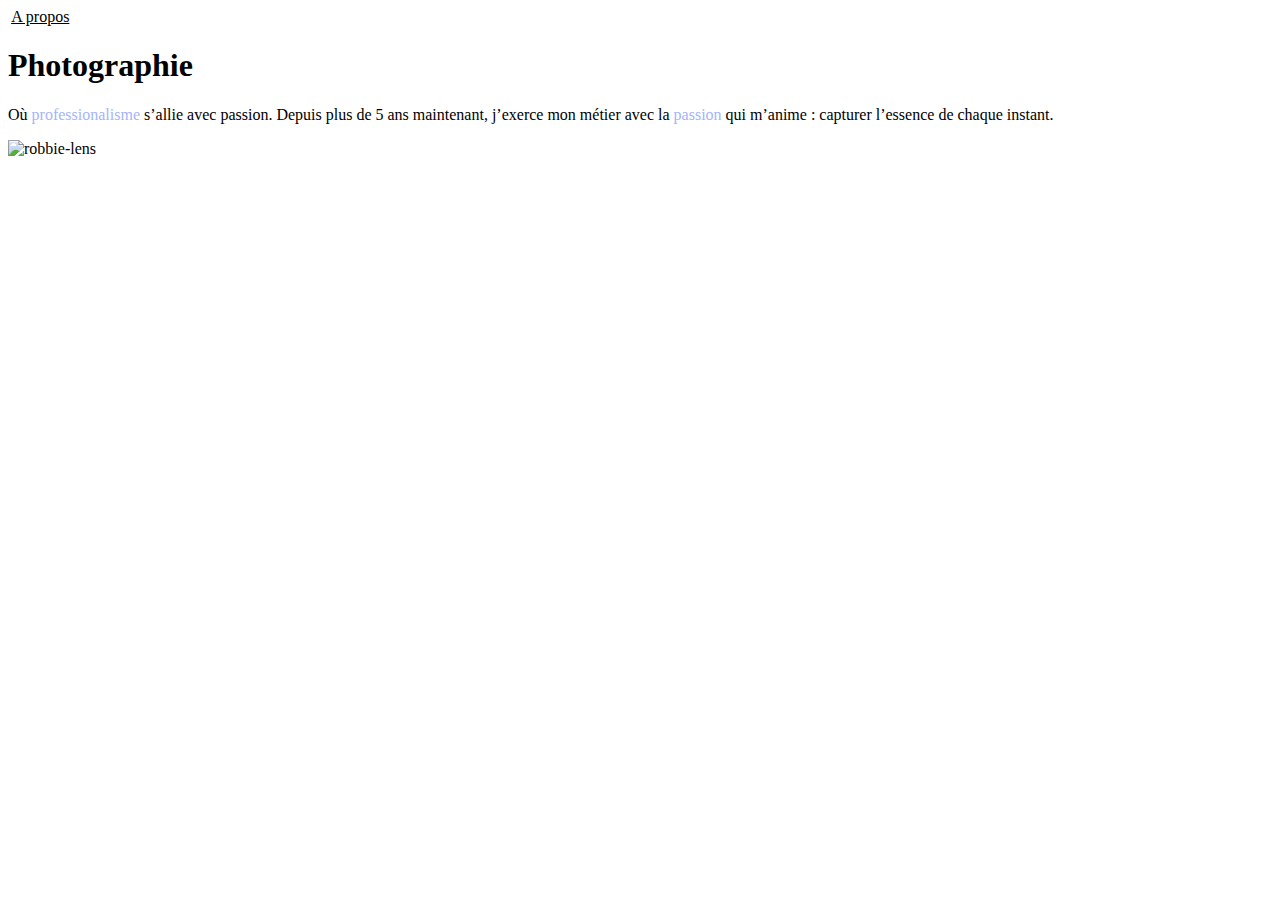
==== index.html @ ad6719db "COMMIT1" ====
<!DOCTYPE html>
<html lang="fr">

<head>
    <meta charset="utf-8">
    <title>Accueil - Robbie Lens Photographie</title>
    <link rel="stylesheet" href="style.css">
</head>

<body>
    <div>
        <a href="index.html"><img src="images/logo.png" alt=""></a>
        <a href="a-propos.html">A propos</a>
    </div>
    <h1>Photographie</h1>
    <p>Où <span>professionalisme</span> s’allie avec passion. Depuis plus de 5 ans maintenant, j’exerce mon métier avec la <span>passion</span>
        qui m’anime : capturer l’essence de chaque instant.</p>
    <img src="images/robbie-lens.png" alt="robbie-lens">
    <div>
        <a href="index.html"><img src="images/logo.png" alt=""></a>
        <a target="_blank" href="https://twitter.com/"><img src="images/twitter.png" alt=""></a>
        <a target="_blank" href="https://www.instagram/"><img src="images/instagram.png" alt=""></a>
    </div>
</body>
</html>
---- style.css ----
a {
    color: black;
}

span{
    color: #A5B4FC;
}
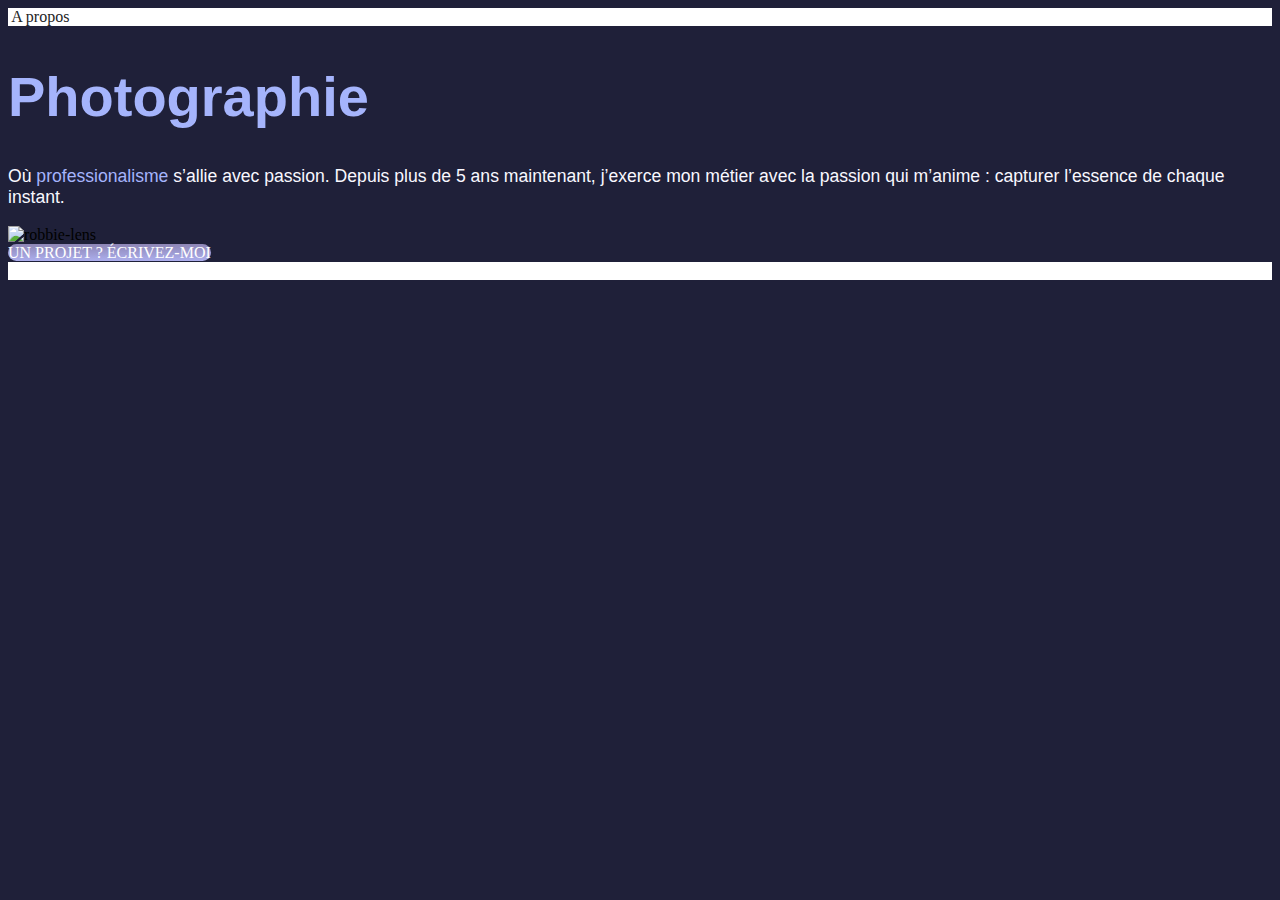
==== commit d89865de: "commit 2" ====
--- a/index.html
+++ b/index.html
@@ -8,18 +8,21 @@
 </head>
 
 <body>
-    <div>
-        <a href="index.html"><img src="images/logo.png" alt=""></a>
+    <div class="footer_header">
+        <a class="lien_icone" href="index.html"><img src="images/logo.png" alt=""></a>
         <a href="a-propos.html">A propos</a>
     </div>
     <h1>Photographie</h1>
-    <p>Où <span>professionalisme</span> s’allie avec passion. Depuis plus de 5 ans maintenant, j’exerce mon métier avec la <span>passion</span>
+    <p>Où <em class="important">professionalisme</em> s’allie avec passion. Depuis plus de 5 ans maintenant, j’exerce mon métier avec la <span>passion</span>
         qui m’anime : capturer l’essence de chaque instant.</p>
     <img src="images/robbie-lens.png" alt="robbie-lens">
     <div>
-        <a href="index.html"><img src="images/logo.png" alt=""></a>
-        <a target="_blank" href="https://twitter.com/"><img src="images/twitter.png" alt=""></a>
-        <a target="_blank" href="https://www.instagram/"><img src="images/instagram.png" alt=""></a>
+        <a class="cta" href="">UN PROJET ? ÉCRIVEZ-MOI</a>
+    </div>
+    <div class="footer_header">
+        <a class="lien_icone" href="index.html"><img src="images/logo.png" alt=""></a>
+        <a class="lien_icone" target="_blank" href="https://twitter.com/"><img src="images/twitter.png" alt=""></a>
+        <a class="lien_icone" target="_blank" href="https://www.instagram/"><img src="images/instagram.png" alt=""></a>
     </div>
 </body>
 </html>
--- a/style.css
+++ b/style.css
@@ -1,7 +1,53 @@
+body{
+    background-color: #1F2039;
+    font-size: 1em;
+}
 a {
-    color: black;
+    color: #242424;
+    text-decoration: none;
+}
+.important{
+    color: #A5B4FC;
+    font-style: normal;
+}
+h1{
+    font-family: 'Montserrat', sans-serif;
+    font-size: 3.5em;
+    color: #A5B4FC;
+}
+p{
+    font-family: 'Manrope ExtraLight', sans-serif;
+    font-size: 1.1em;
+}
+.footer_header{
+    background-color: white;
+    color: #242424;
+}
+h2{
+    color: #F9F8FF
+}
+p, li{
+    color: #F9F8FF;
+    font-size: 1.1em;
+}
+.cta{
+    background: linear-gradient(#8E86B5,#ACAEED);
+    border-radius: 50px;
+    color: white;
+}
+.paragraph_competence{
+    border-right: 1px solid #8e86b5;
+    border-bottom: 1px solid #8e86b5;
+}
+a:hover{
+    text-decoration: underline;
+}
+.cta:hover{
+    background: linear-gradient(#696484,#8788BA);
+    text-decoration: none;
+    
+}
+.lien_icone:hover{
+    opacity: 0.5;
 }
 
-span{
-    color: #A5B4FC;
-}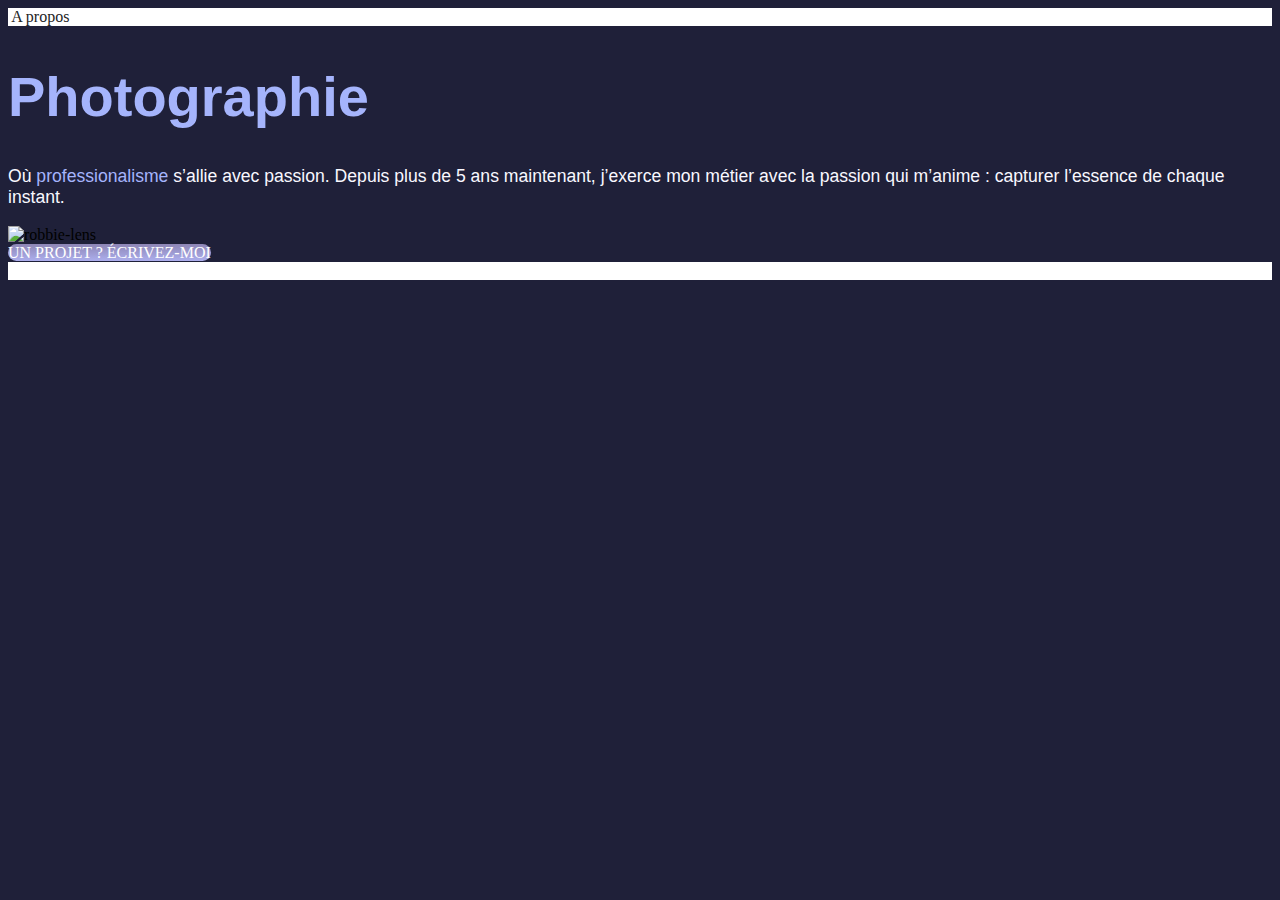
==== commit 80b66f5f: "Commit 3" ====
--- a/index.html
+++ b/index.html
@@ -23,6 +23,7 @@
         <a class="lien_icone" href="index.html"><img src="images/logo.png" alt=""></a>
         <a class="lien_icone" target="_blank" href="https://twitter.com/"><img src="images/twitter.png" alt=""></a>
         <a class="lien_icone" target="_blank" href="https://www.instagram/"><img src="images/instagram.png" alt=""></a>
+        <a class="lien_icone" target="_blank" href="https://www.instagram/"><img src="images/instagram.png" alt=""></a>
     </div>
 </body>
 </html>
--- a/style.css
+++ b/style.css
@@ -49,5 +49,6 @@
 }
 .lien_icone:hover{
     opacity: 0.5;
+    color: aqua;
 }
 
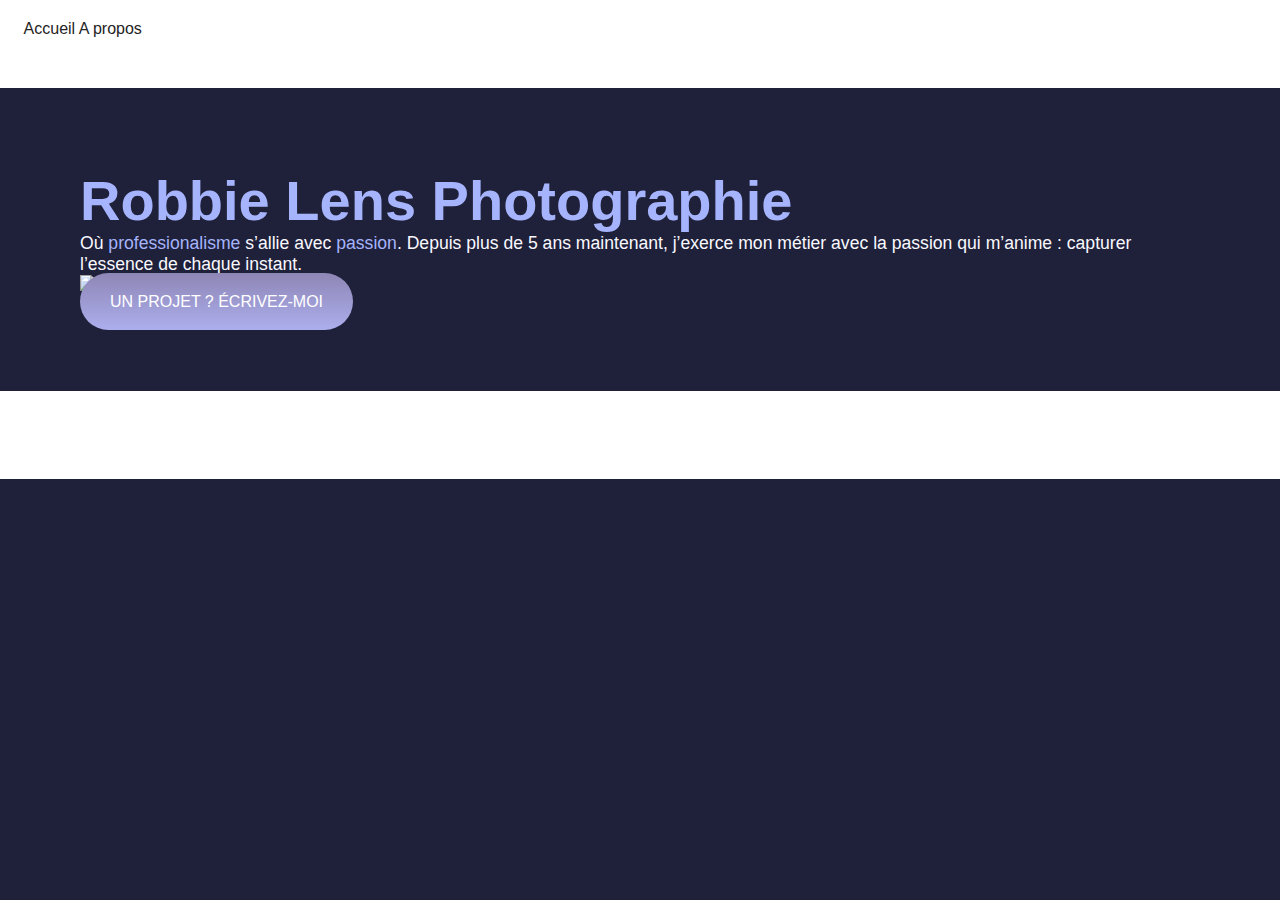
==== commit 2f35284c: "new commit" ====
--- a/index.html
+++ b/index.html
@@ -8,22 +8,29 @@
 </head>
 
 <body>
-    <div class="footer_header">
+    <header>
+      <nav>
         <a class="lien_icone" href="index.html"><img src="images/logo.png" alt=""></a>
+        <a href="index.html">Accueil</a>
         <a href="a-propos.html">A propos</a>
-    </div>
-    <h1>Photographie</h1>
-    <p>Où <em class="important">professionalisme</em> s’allie avec passion. Depuis plus de 5 ans maintenant, j’exerce mon métier avec la <span>passion</span>
-        qui m’anime : capturer l’essence de chaque instant.</p>
-    <img src="images/robbie-lens.png" alt="robbie-lens">
-    <div>
-        <a class="cta" href="">UN PROJET ? ÉCRIVEZ-MOI</a>
-    </div>
-    <div class="footer_header">
+      </nav>
+    </header>
+    <main>
+        <section>
+            <h1>Robbie Lens Photographie</h1>
+            <p>Où <em class="important">professionalisme</em> s’allie avec <em class="important">passion</em>. Depuis plus de 5 ans maintenant, j’exerce mon métier avec la <span>passion</span>
+                qui m’anime : capturer l’essence de chaque instant.</p>
+            <img src="images/robbie-lens.png" alt="robbie-lens">
+            <div>
+                <a class="cta" href="">UN PROJET ? ÉCRIVEZ-MOI</a>
+            </div>
+        </section>
+    </main>
+    <footer>
         <a class="lien_icone" href="index.html"><img src="images/logo.png" alt=""></a>
         <a class="lien_icone" target="_blank" href="https://twitter.com/"><img src="images/twitter.png" alt=""></a>
         <a class="lien_icone" target="_blank" href="https://www.instagram/"><img src="images/instagram.png" alt=""></a>
         <a class="lien_icone" target="_blank" href="https://www.instagram/"><img src="images/instagram.png" alt=""></a>
-    </div>
+    </footer>
 </body>
 </html>
--- a/style.css
+++ b/style.css
@@ -1,4 +1,9 @@
+*{
+    margin: 0;
+}
+  
 body{
+    font-family: 'Manrope', sans-serif;
     background-color: #1F2039;
     font-size: 1em;
 }
@@ -19,9 +24,10 @@
     font-family: 'Manrope ExtraLight', sans-serif;
     font-size: 1.1em;
 }
-.footer_header{
+footer, header{
     background-color: white;
     color: #242424;
+    padding: 20px 50px 50px 20px;
 }
 h2{
     color: #F9F8FF
@@ -34,10 +40,19 @@
     background: linear-gradient(#8E86B5,#ACAEED);
     border-radius: 50px;
     color: white;
+    padding: 20px 30px;
 }
+/*paragraph_competence= carre-contenu dans le cours opc*/
 .paragraph_competence{
     border-right: 1px solid #8e86b5;
     border-bottom: 1px solid #8e86b5;
+    padding: 50px;
+}
+.paragraph_competence h2{
+    margin-top: 30px;
+}
+.paragraph_competence ul{
+    margin-top: 30px;
 }
 a:hover{
     text-decoration: underline;
@@ -51,4 +66,10 @@
     opacity: 0.5;
     color: aqua;
 }
-
+section{
+    padding: 80px;
+}
+.a-propos-main{
+    width: 50%;
+    margin: auto;
+}
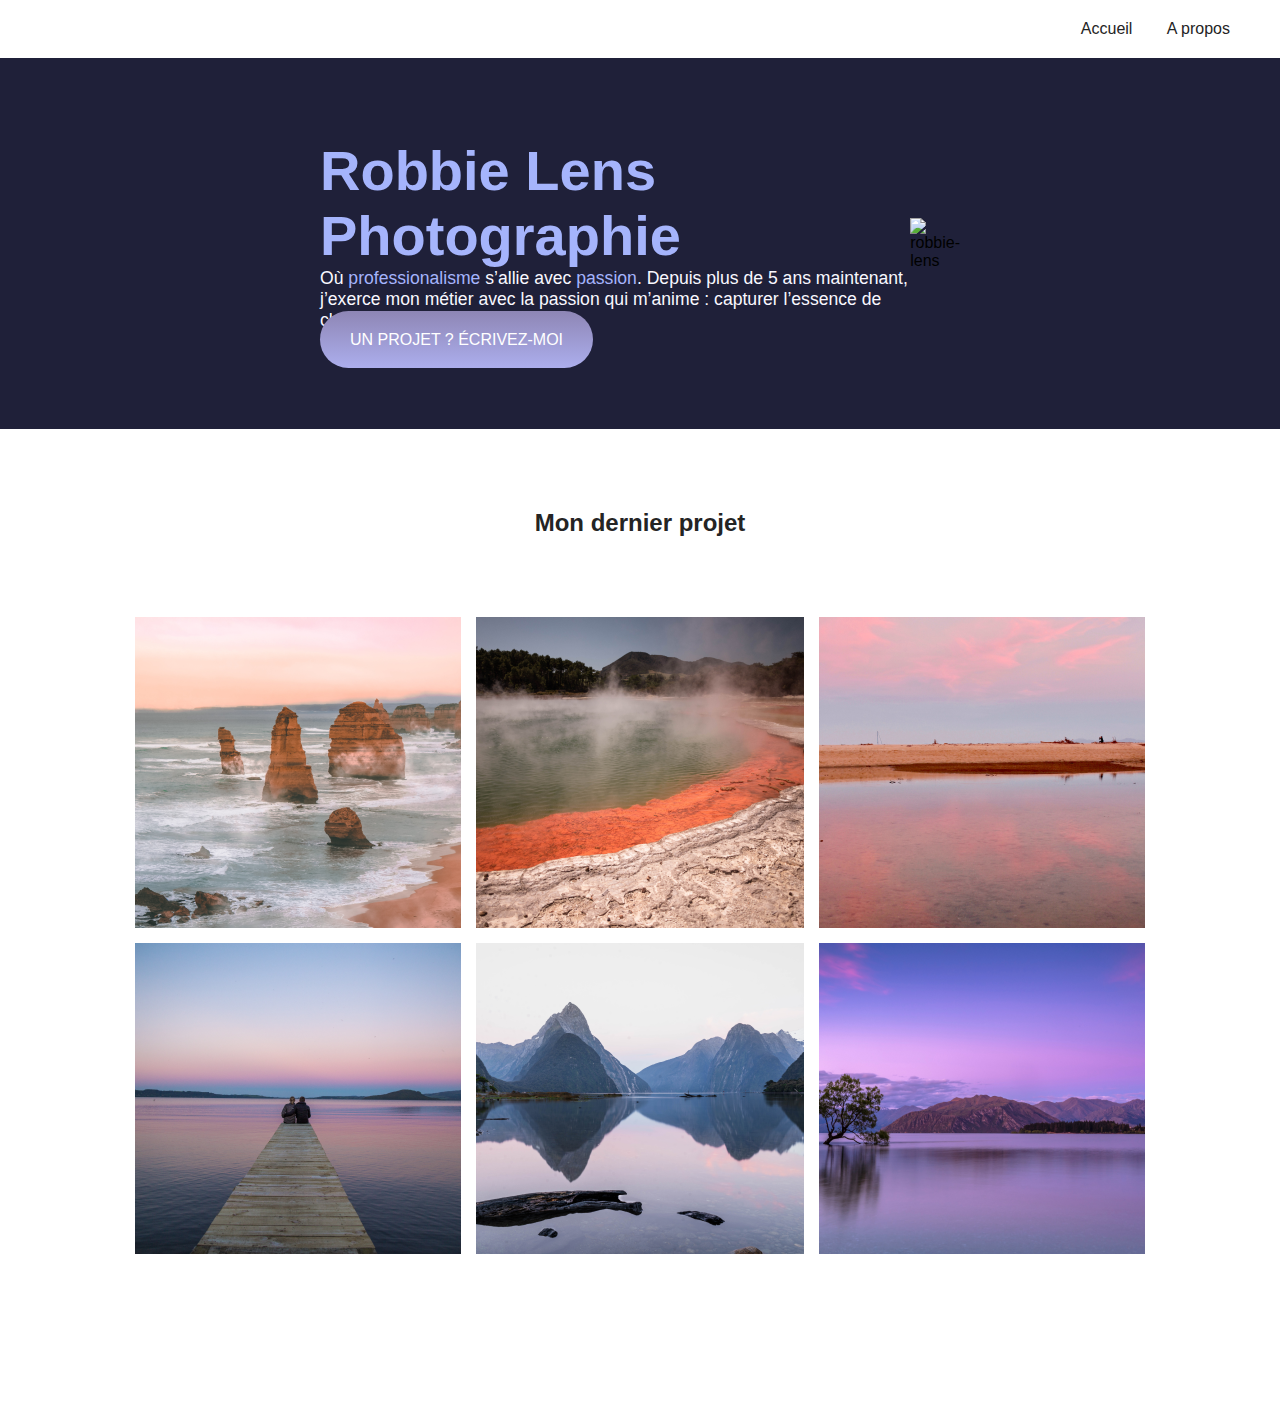
==== commit ef2b0956: "new commit" ====
--- a/index.html
+++ b/index.html
@@ -10,27 +10,44 @@
 <body>
     <header>
       <nav>
-        <a class="lien_icone" href="index.html"><img src="images/logo.png" alt=""></a>
-        <a href="index.html">Accueil</a>
-        <a href="a-propos.html">A propos</a>
+        <img src="images/logo.png" alt="">
+        <div>
+            <a href="index.html">Accueil</a>
+            <a href="a-propos.html">A propos</a>
+        </div>
       </nav>
     </header>
     <main>
-        <section>
-            <h1>Robbie Lens Photographie</h1>
-            <p>Où <em class="important">professionalisme</em> s’allie avec <em class="important">passion</em>. Depuis plus de 5 ans maintenant, j’exerce mon métier avec la <span>passion</span>
-                qui m’anime : capturer l’essence de chaque instant.</p>
+        <section class="accueil-introduction">
+            <div>
+                <h1>Robbie Lens Photographie</h1>
+                <p>Où <em class="important">professionalisme</em> s’allie avec <em class="important">passion</em>. Depuis plus de 5 ans maintenant, j’exerce mon métier avec la <span>passion</span>
+                    qui m’anime : capturer l’essence de chaque instant.
+                </p>
+                <a class="cta" href="">UN PROJET ? ÉCRIVEZ-MOI</a>
+            </div>
             <img src="images/robbie-lens.png" alt="robbie-lens">
+        </section>
+        <section class="accueil-photos">
+            <h2>Mon dernier projet</h2>
             <div>
-                <a class="cta" href="">UN PROJET ? ÉCRIVEZ-MOI</a>
+                <img src="images/accueil/element-1.png" alt="Twelve apostles - Australie" >
+                <img src="images/accueil/element-2.png" alt="Wai-O-Tapu - Nouvelle-Zélande" >
+                <img src="images/accueil/element-3.png" alt="Parc National d’Abel Tasman - Nouvelle-Zélande" >
+            </div>
+            <div>
+                <img src="images/accueil/element-4.png" alt="Lac Rotorua - Nouvelle-Zélande" >
+                <img src="images/accueil/element-5.png" alt="Milford Sound - Nouvelle-Zélande" >
+                <img src="images/accueil/element-6.png" alt="Lac Wanaka - Nouvelle-Zélande" >
             </div>
         </section>
     </main>
     <footer>
-        <a class="lien_icone" href="index.html"><img src="images/logo.png" alt=""></a>
-        <a class="lien_icone" target="_blank" href="https://twitter.com/"><img src="images/twitter.png" alt=""></a>
-        <a class="lien_icone" target="_blank" href="https://www.instagram/"><img src="images/instagram.png" alt=""></a>
-        <a class="lien_icone" target="_blank" href="https://www.instagram/"><img src="images/instagram.png" alt=""></a>
+        <img src="images/logo.png" alt="">
+        <div>
+            <a class="lien_icone" target="_blank" href="https://twitter.com/"><img src="images/twitter.png" alt=""></a>
+            <a class="lien_icone" target="_blank" href="https://www.instagram/"><img src="images/instagram.png" alt=""></a>
+        </div>
     </footer>
 </body>
 </html>
--- a/style.css
+++ b/style.css
@@ -24,10 +24,11 @@
     font-family: 'Manrope ExtraLight', sans-serif;
     font-size: 1.1em;
 }
+/*Applique les propritéS suivantes aux contenus footer et header*/
 footer, header{
     background-color: white;
     color: #242424;
-    padding: 20px 50px 50px 20px;
+    padding: 20px 50px;
 }
 h2{
     color: #F9F8FF
@@ -54,9 +55,11 @@
 .paragraph_competence ul{
     margin-top: 30px;
 }
+/*Au survole, souligne le texte*/
 a:hover{
     text-decoration: underline;
 }
+/*Au survole, applique un dégradé au btn*/
 .cta:hover{
     background: linear-gradient(#696484,#8788BA);
     text-decoration: none;
@@ -73,3 +76,37 @@
     width: 50%;
     margin: auto;
 }
+footer, nav {
+  display: flex;
+  flex-direction: row;
+  align-items: center;
+  justify-content: space-between;
+}
+nav a {
+    margin-left: 30px;
+}
+.accueil-photos{
+    background-color: white;
+    padding: 80px;
+}
+  /*centre la phrase contenu dans le h2, donne un marge extérieur et une couleur*/
+.accueil-photos h2 {
+    color: #242424;
+    text-align: center;
+    margin-bottom: 80px;
+}
+.accueil-photos div {
+    display: flex;
+    flex-direction: row; /*les éléments sont disposés horizontalement de gauche à droite*/
+    gap: 15px; /*donne de l'espace entre les images*/
+    justify-content: center;
+    margin-bottom: 15px;
+}
+  
+  .accueil-introduction {
+    display: flex;
+    flex-direction: row;
+    width: 50%;
+    align-items: center;
+    margin: auto;
+  }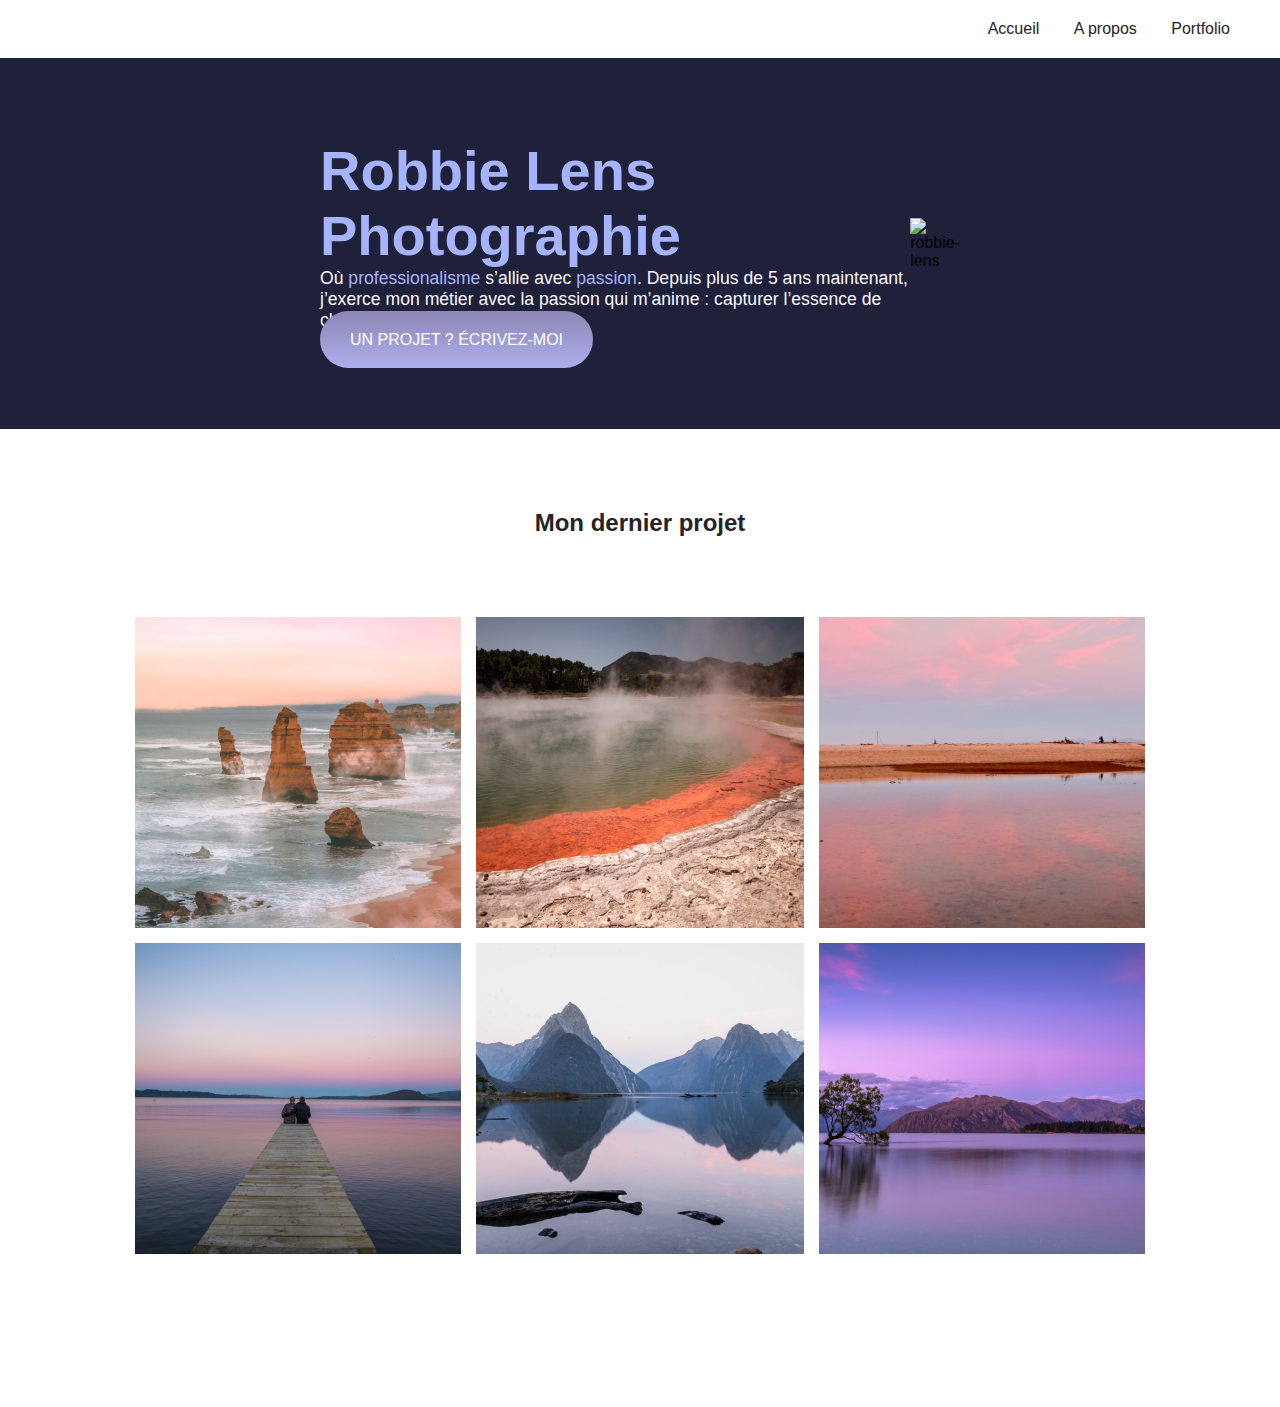
==== commit 339ac670: "New commit" ====
--- a/index.html
+++ b/index.html
@@ -14,6 +14,7 @@
         <div>
             <a href="index.html">Accueil</a>
             <a href="a-propos.html">A propos</a>
+            <a href="portfolio.html">Portfolio</a>
         </div>
       </nav>
     </header>
--- a/style.css
+++ b/style.css
@@ -102,11 +102,35 @@
     justify-content: center;
     margin-bottom: 15px;
 }
-  
-  .accueil-introduction {
+.accueil-introduction {
     display: flex;
     flex-direction: row;
     width: 50%;
-    align-items: center;
+    align-items: center; /*Alignement des éléments au centre sur l'axe secondaire*/
     margin: auto;
-  }+}
+.portfolio-section-photos{
+    background-color: white;
+}
+.portfolio-section-photos h2{
+    margin-bottom: 80px;
+    color: #242424;
+}
+.grid-paysages img,
+.grid-portraits img{
+    width: 100%;
+    height: 100%;
+    object-fit: cover;
+}
+.grid-paysages{
+    display: grid;
+    grid-template-columns:  1fr  1fr 1fr;
+    grid-template-rows:  300px  300px 300px;
+    gap: 15px;
+}
+.grid-portraits{
+    display: grid;
+    grid-template-columns:  1fr  1fr 1fr;
+    grid-template-rows:  300px  300px;
+    gap: 15px;
+}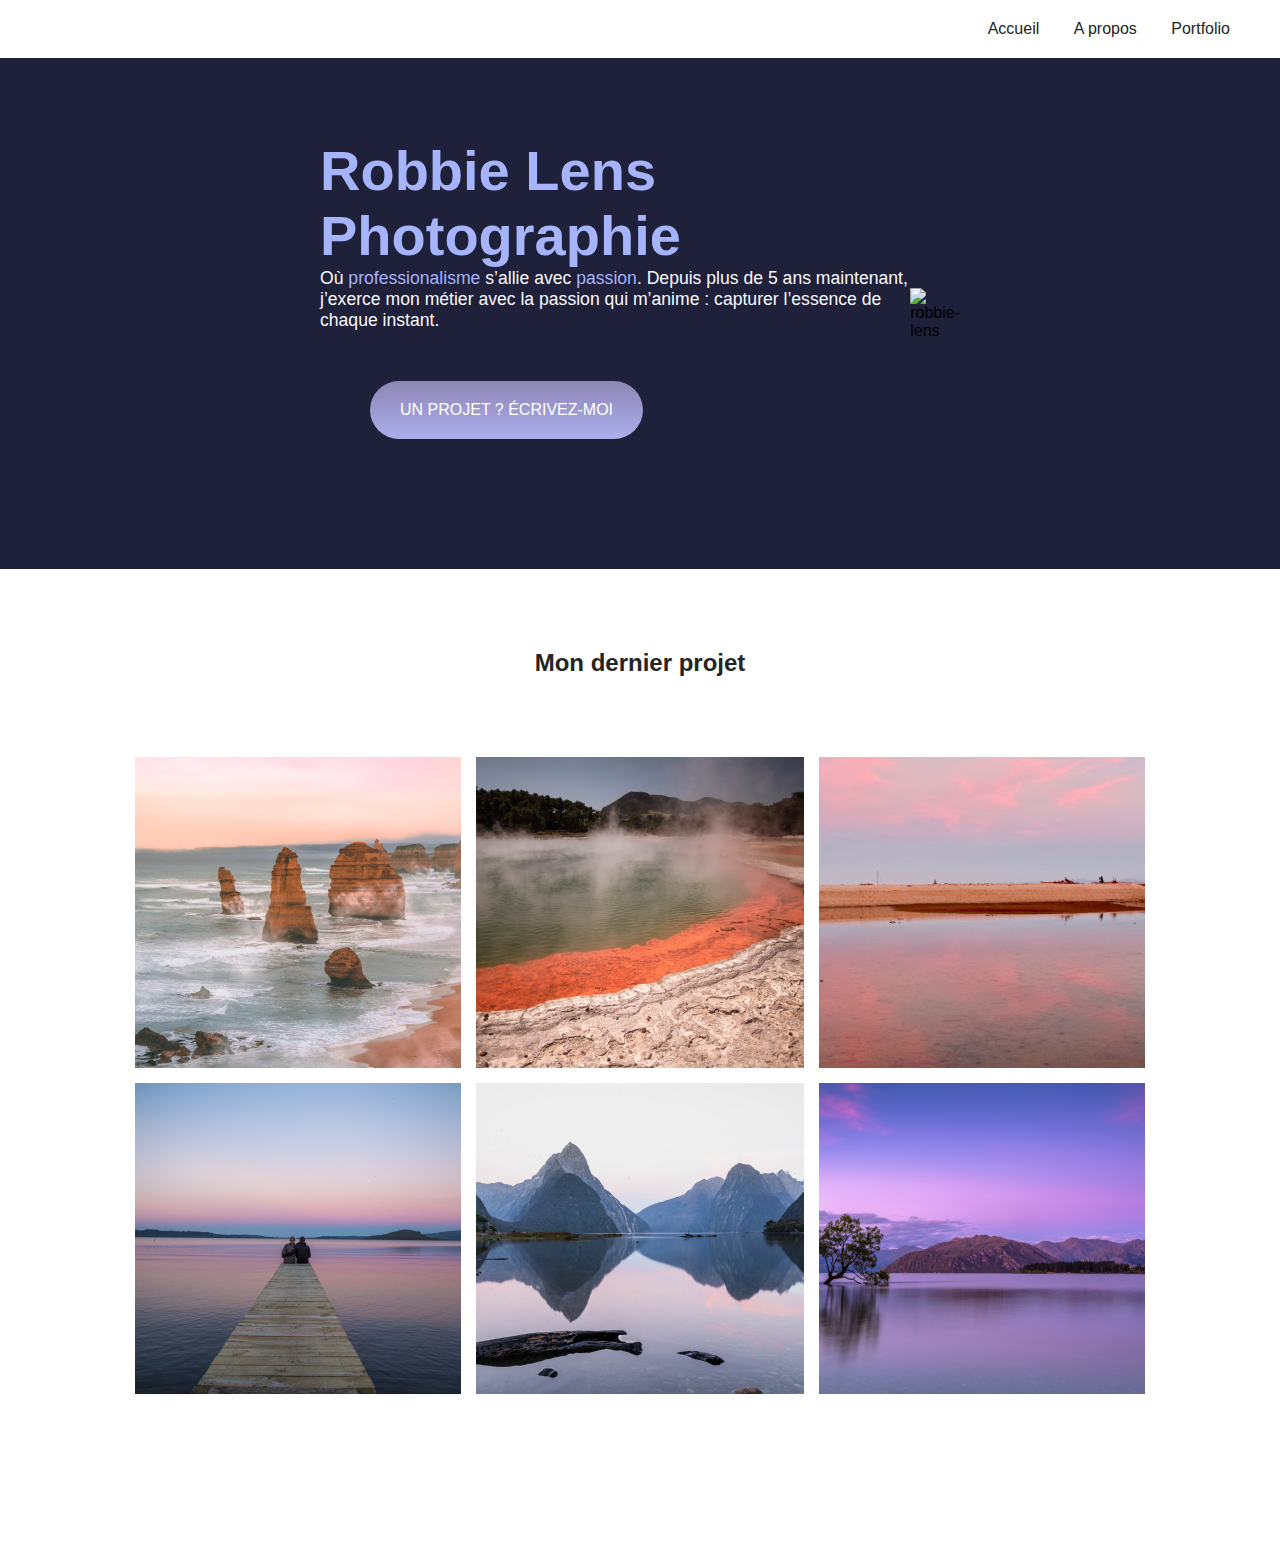
==== commit 3ce22691: "new commit" ====
--- a/index.html
+++ b/index.html
@@ -25,7 +25,7 @@
                 <p>Où <em class="important">professionalisme</em> s’allie avec <em class="important">passion</em>. Depuis plus de 5 ans maintenant, j’exerce mon métier avec la <span>passion</span>
                     qui m’anime : capturer l’essence de chaque instant.
                 </p>
-                <a class="cta" href="">UN PROJET ? ÉCRIVEZ-MOI</a>
+                <a class="cta" href="portfolio.html">UN PROJET ? ÉCRIVEZ-MOI</a>
             </div>
             <img src="images/robbie-lens.png" alt="robbie-lens">
         </section>
--- a/style.css
+++ b/style.css
@@ -38,10 +38,12 @@
     font-size: 1.1em;
 }
 .cta{
+    display: inline-block;
     background: linear-gradient(#8E86B5,#ACAEED);
     border-radius: 50px;
     color: white;
     padding: 20px 30px;
+    margin: 50px;
 }
 /*paragraph_competence= carre-contenu dans le cours opc*/
 .paragraph_competence{
@@ -62,8 +64,7 @@
 /*Au survole, applique un dégradé au btn*/
 .cta:hover{
     background: linear-gradient(#696484,#8788BA);
-    text-decoration: none;
-    
+    text-decoration: none; 
 }
 .lien_icone:hover{
     opacity: 0.5;
